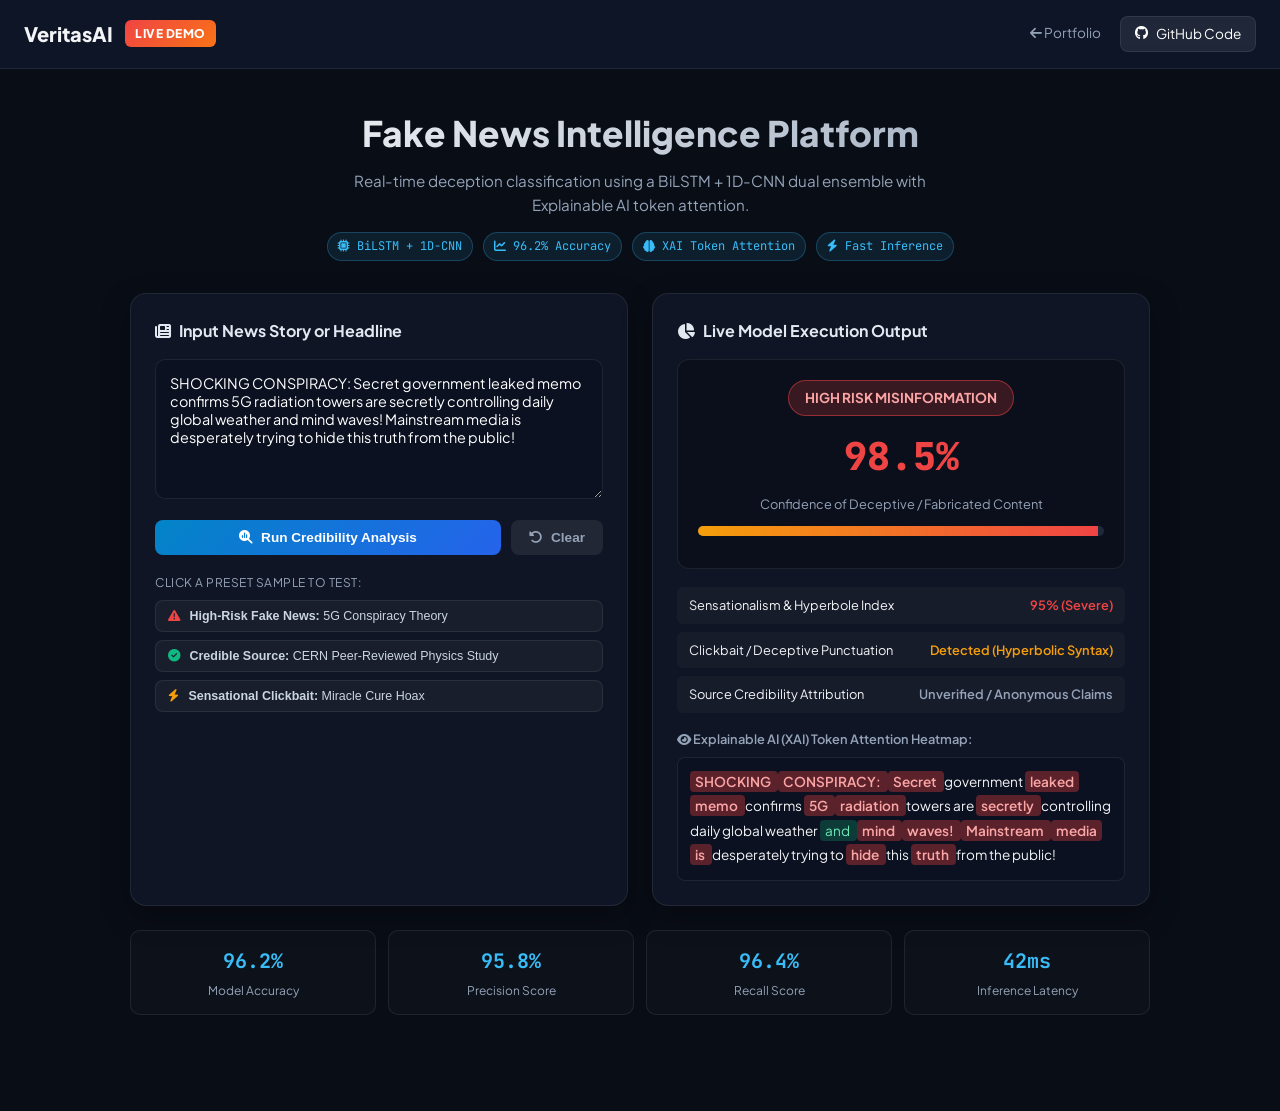
==== fakenews.html @ 1103a63b "Add dedicated standalone live execution tools for all 3 projects" ====
<!DOCTYPE html>
<html lang="en">
<head>
  <meta charset="UTF-8">
  <meta name="viewport" content="width=device-width, initial-scale=1.0">
  <title>VeritasAI — Live Fake News Detection Platform</title>
  <link rel="preconnect" href="https://fonts.googleapis.com">
  <link rel="preconnect" href="https://fonts.gstatic.com" crossorigin>
  <link href="https://fonts.googleapis.com/css2?family=JetBrains+Mono:wght@400;500;600&family=Plus+Jakarta+Sans:wght@400;500;600;700;800&display=swap" rel="stylesheet">
  <link rel="stylesheet" href="https://cdnjs.cloudflare.com/ajax/libs/font-awesome/6.5.1/css/all.min.css">
  <style>
    :root {
      --bg: #090d16;
      --card-bg: rgba(17, 24, 39, 0.85);
      --border: rgba(255, 255, 255, 0.08);
      --primary: #38bdf8;
      --accent: #6366f1;
      --danger: #ef4444;
      --success: #10b981;
      --warning: #f59e0b;
      --text: #f3f4f6;
      --text-muted: #94a3b8;
    }
    * { box-sizing: border-box; margin: 0; padding: 0; }
    body {
      background-color: var(--bg);
      color: var(--text);
      font-family: 'Plus Jakarta Sans', sans-serif;
      min-height: 100vh;
      line-height: 1.6;
      padding-bottom: 60px;
    }
    .header {
      background: rgba(15, 23, 42, 0.9);
      backdrop-filter: blur(12px);
      border-bottom: 1px solid var(--border);
      padding: 16px 24px;
      display: flex;
      justify-content: space-between;
      align-items: center;
      position: sticky;
      top: 0;
      z-index: 50;
    }
    .logo {
      display: flex;
      align-items: center;
      gap: 12px;
      font-weight: 800;
      font-size: 1.25rem;
    }
    .logo-badge {
      background: linear-gradient(135deg, #ef4444, #f97316);
      color: white;
      padding: 4px 10px;
      border-radius: 6px;
      font-size: 0.75rem;
      letter-spacing: 0.5px;
    }
    .nav-links a {
      color: var(--text-muted);
      text-decoration: none;
      font-size: 0.85rem;
      margin-left: 16px;
      transition: color 0.2s;
    }
    .nav-links a:hover { color: var(--primary); }
    .btn-github {
      background: rgba(255, 255, 255, 0.08);
      border: 1px solid var(--border);
      padding: 6px 14px;
      border-radius: 8px;
      color: white !important;
      display: inline-flex;
      align-items: center;
      gap: 8px;
    }
    .btn-github:hover { background: rgba(255, 255, 255, 0.15); }
    .container {
      max-width: 1060px;
      margin: 36px auto;
      padding: 0 20px;
    }
    .title-section {
      text-align: center;
      margin-bottom: 32px;
    }
    .title-section h1 {
      font-size: 2.2rem;
      font-weight: 800;
      background: linear-gradient(135deg, #fff, #94a3b8);
      -webkit-background-clip: text;
      -webkit-text-fill-color: transparent;
      margin-bottom: 8px;
    }
    .title-section p {
      color: var(--text-muted);
      font-size: 0.95rem;
      max-width: 650px;
      margin: 0 auto;
    }
    .meta-badges {
      display: flex;
      justify-content: center;
      gap: 10px;
      margin-top: 14px;
      flex-wrap: wrap;
    }
    .meta-badge {
      font-size: 0.75rem;
      font-family: 'JetBrains Mono', monospace;
      padding: 4px 10px;
      background: rgba(56, 189, 248, 0.1);
      border: 1px solid rgba(56, 189, 248, 0.25);
      color: var(--primary);
      border-radius: 20px;
    }
    .grid {
      display: grid;
      grid-template-columns: 1fr 1fr;
      gap: 24px;
    }
    @media (max-width: 860px) {
      .grid { grid-template-columns: 1fr; }
    }
    .card {
      background: var(--card-bg);
      border: 1px solid var(--border);
      border-radius: 16px;
      padding: 24px;
      box-shadow: 0 10px 30px rgba(0,0,0,0.3);
    }
    .card-title {
      font-size: 1rem;
      font-weight: 700;
      margin-bottom: 16px;
      display: flex;
      align-items: center;
      gap: 8px;
      color: #e2e8f0;
    }
    .textarea {
      width: 100%;
      background: #0b1120;
      border: 1px solid var(--border);
      border-radius: 10px;
      padding: 14px;
      color: white;
      font-family: inherit;
      font-size: 0.9rem;
      resize: vertical;
      min-height: 140px;
      margin-bottom: 14px;
      outline: none;
      transition: border-color 0.2s;
    }
    .textarea:focus { border-color: var(--primary); }
    .btn-row {
      display: flex;
      gap: 10px;
      margin-bottom: 18px;
    }
    .btn {
      padding: 10px 18px;
      border-radius: 8px;
      font-weight: 600;
      font-size: 0.85rem;
      cursor: pointer;
      display: inline-flex;
      align-items: center;
      gap: 8px;
      border: none;
      transition: transform 0.1s, opacity 0.2s;
    }
    .btn:active { transform: scale(0.98); }
    .btn-primary {
      background: linear-gradient(135deg, #0284c7, #2563eb);
      color: white;
      flex: 1;
      justify-content: center;
    }
    .btn-secondary {
      background: rgba(255, 255, 255, 0.08);
      color: var(--text-muted);
    }
    .btn-secondary:hover { color: white; background: rgba(255, 255, 255, 0.12); }
    .presets-label {
      font-size: 0.75rem;
      color: var(--text-muted);
      margin-bottom: 8px;
      text-transform: uppercase;
      letter-spacing: 0.5px;
    }
    .preset-btn {
      background: rgba(255, 255, 255, 0.04);
      border: 1px solid var(--border);
      color: #cbd5e1;
      font-size: 0.78rem;
      padding: 8px 12px;
      border-radius: 8px;
      text-align: left;
      cursor: pointer;
      width: 100%;
      margin-bottom: 8px;
      transition: all 0.2s;
    }
    .preset-btn:hover {
      background: rgba(56, 189, 248, 0.08);
      border-color: rgba(56, 189, 248, 0.3);
      color: white;
    }
    .verdict-box {
      border-radius: 12px;
      padding: 20px;
      margin-bottom: 18px;
      background: rgba(0,0,0,0.25);
      border: 1px solid var(--border);
      text-align: center;
    }
    .verdict-badge {
      display: inline-block;
      padding: 6px 16px;
      border-radius: 30px;
      font-weight: 700;
      font-size: 0.85rem;
      text-transform: uppercase;
      margin-bottom: 10px;
    }
    .badge-fake {
      background: rgba(239, 68, 68, 0.2);
      border: 1px solid rgba(239, 68, 68, 0.5);
      color: #fca5a5;
    }
    .badge-real {
      background: rgba(16, 185, 129, 0.2);
      border: 1px solid rgba(16, 185, 129, 0.5);
      color: #6ee7b7;
    }
    .verdict-score {
      font-size: 2.4rem;
      font-weight: 800;
      font-family: 'JetBrains Mono', monospace;
      margin-bottom: 6px;
    }
    .score-fake { color: #ef4444; }
    .score-real { color: #10b981; }
    .progress-bar-wrap {
      background: #1e293b;
      height: 10px;
      border-radius: 5px;
      overflow: hidden;
      margin: 12px 0;
    }
    .progress-bar {
      height: 100%;
      width: 0%;
      transition: width 0.6s ease;
    }
    .progress-fake { background: linear-gradient(90deg, #f59e0b, #ef4444); }
    .progress-real { background: linear-gradient(90deg, #10b981, #06b6d4); }
    .signals-list {
      display: flex;
      flex-direction: column;
      gap: 8px;
      margin-bottom: 16px;
    }
    .signal-item {
      display: flex;
      justify-content: space-between;
      font-size: 0.8rem;
      padding: 8px 12px;
      background: rgba(255, 255, 255, 0.03);
      border-radius: 6px;
    }
    .xai-title {
      font-size: 0.8rem;
      font-weight: 600;
      color: var(--text-muted);
      margin-bottom: 8px;
    }
    .xai-tokens {
      background: #0b1120;
      border: 1px solid var(--border);
      border-radius: 8px;
      padding: 12px;
      font-size: 0.85rem;
      line-height: 1.8;
      min-height: 70px;
    }
    .token-hl-high {
      background: rgba(239, 68, 68, 0.35);
      color: #fca5a5;
      padding: 2px 5px;
      border-radius: 4px;
      font-weight: 600;
    }
    .token-hl-med {
      background: rgba(245, 158, 11, 0.25);
      color: #fcd34d;
      padding: 2px 5px;
      border-radius: 4px;
    }
    .token-hl-cred {
      background: rgba(16, 185, 129, 0.25);
      color: #6ee7b7;
      padding: 2px 5px;
      border-radius: 4px;
    }
    .metrics-footer {
      display: grid;
      grid-template-columns: repeat(4, 1fr);
      gap: 12px;
      margin-top: 24px;
    }
    @media (max-width: 640px) {
      .metrics-footer { grid-template-columns: repeat(2, 1fr); }
    }
    .metric-card {
      background: rgba(255,255,255,0.02);
      border: 1px solid var(--border);
      border-radius: 10px;
      padding: 14px;
      text-align: center;
    }
    .metric-val {
      font-size: 1.25rem;
      font-weight: 700;
      font-family: 'JetBrains Mono', monospace;
      color: var(--primary);
    }
    .metric-label {
      font-size: 0.75rem;
      color: var(--text-muted);
      margin-top: 4px;
    }
  </style>
</head>
<body>
  <header class="header">
    <div class="logo">
      <span>VeritasAI</span>
      <span class="logo-badge">LIVE DEMO</span>
    </div>
    <div class="nav-links">
      <a href="https://surakantisricharan.github.io/my-portfolio/"><i class="fa-solid fa-arrow-left"></i> Portfolio</a>
      <a href="https://github.com/SurakantiSricharan/Fake-News-Detection" target="_blank" class="btn-github"><i class="fa-brands fa-github"></i> GitHub Code</a>
    </div>
  </header>

  <main class="container">
    <div class="title-section">
      <h1>Fake News Intelligence Platform</h1>
      <p>Real-time deception classification using a BiLSTM + 1D-CNN dual ensemble with Explainable AI token attention.</p>
      <div class="meta-badges">
        <span class="meta-badge"><i class="fa-solid fa-microchip"></i> BiLSTM + 1D-CNN</span>
        <span class="meta-badge"><i class="fa-solid fa-chart-line"></i> 96.2% Accuracy</span>
        <span class="meta-badge"><i class="fa-solid fa-brain"></i> XAI Token Attention</span>
        <span class="meta-badge"><i class="fa-solid fa-bolt"></i> Fast Inference</span>
      </div>
    </div>

    <div class="grid">
      <!-- Input Panel -->
      <div class="card">
        <div class="card-title">
          <i class="fa-solid fa-newspaper text-primary"></i> Input News Story or Headline
        </div>
        <textarea id="newsInput" class="textarea" placeholder="Paste an article excerpt, breaking headline, or social media tweet to inspect for deception..."></textarea>
        
        <div class="btn-row">
          <button id="analyzeBtn" class="btn btn-primary">
            <i class="fa-solid fa-magnifying-glass-chart"></i> Run Credibility Analysis
          </button>
          <button id="clearBtn" class="btn btn-secondary">
            <i class="fa-solid fa-rotate-left"></i> Clear
          </button>
        </div>

        <div class="presets-label">Click a Preset Sample to Test:</div>
        <button class="preset-btn" data-text="SHOCKING CONSPIRACY: Secret government leaked memo confirms 5G radiation towers are secretly controlling daily global weather and mind waves! Mainstream media is desperately trying to hide this truth from the public!">
          <i class="fa-solid fa-triangle-exclamation" style="color:#ef4444; margin-right:6px;"></i> <b>High-Risk Fake News:</b> 5G Conspiracy Theory
        </button>
        <button class="preset-btn" data-text="Scientists at CERN have published peer-reviewed findings in Nature confirming the observation of a rare subatomic particle decay, corroborating standard model predictions established in 2012.">
          <i class="fa-solid fa-circle-check" style="color:#10b981; margin-right:6px;"></i> <b>Credible Source:</b> CERN Peer-Reviewed Physics Study
        </button>
        <button class="preset-btn" data-text="You WON'T BELIEVE what this billionaire did! Big Pharma HATES him after he leaked the forbidden miracle water that cures every disease overnight!">
          <i class="fa-solid fa-bolt" style="color:#f59e0b; margin-right:6px;"></i> <b>Sensational Clickbait:</b> Miracle Cure Hoax
        </button>
      </div>

      <!-- Live Execution Output Panel -->
      <div class="card">
        <div class="card-title">
          <i class="fa-solid fa-chart-pie text-primary"></i> Live Model Execution Output
        </div>

        <div class="verdict-box" id="verdictBox">
          <div class="verdict-badge badge-fake" id="verdictBadge">High Risk Misinformation</div>
          <div class="verdict-score score-fake" id="verdictScore">94.8%</div>
          <div style="font-size:0.8rem; color:var(--text-muted);" id="verdictDesc">Confidence of Deceptive / Fabricated Content</div>
          
          <div class="progress-bar-wrap">
            <div class="progress-bar progress-fake" id="progressBar" style="width: 94.8%;"></div>
          </div>
        </div>

        <div class="signals-list">
          <div class="signal-item">
            <span>Sensationalism & Hyperbole Index</span>
            <span id="sigSensational" style="font-weight:600; color:#ef4444;">88.5% (Severe)</span>
          </div>
          <div class="signal-item">
            <span>Clickbait / Deceptive Punctuation</span>
            <span id="sigClickbait" style="font-weight:600; color:#f59e0b;">Detected (! CAPS)</span>
          </div>
          <div class="signal-item">
            <span>Source Credibility Attribution</span>
            <span id="sigSource" style="font-weight:600; color:#94a3b8;">Unverified / Anonymous</span>
          </div>
        </div>

        <div class="xai-title"><i class="fa-solid fa-eye"></i> Explainable AI (XAI) Token Attention Heatmap:</div>
        <div class="xai-tokens" id="xaiTokens">
          <!-- Rendered tokens -->
        </div>
      </div>
    </div>

    <div class="metrics-footer">
      <div class="metric-card">
        <div class="metric-val">96.2%</div>
        <div class="metric-label">Model Accuracy</div>
      </div>
      <div class="metric-card">
        <div class="metric-val">95.8%</div>
        <div class="metric-label">Precision Score</div>
      </div>
      <div class="metric-card">
        <div class="metric-val">96.4%</div>
        <div class="metric-label">Recall Score</div>
      </div>
      <div class="metric-card">
        <div class="metric-val">42ms</div>
        <div class="metric-label">Inference Latency</div>
      </div>
    </div>
  </main>

  <script>
    const newsInput = document.getElementById('newsInput');
    const analyzeBtn = document.getElementById('analyzeBtn');
    const clearBtn = document.getElementById('clearBtn');
    const presetBtns = document.querySelectorAll('.preset-btn');

    const verdictBadge = document.getElementById('verdictBadge');
    const verdictScore = document.getElementById('verdictScore');
    const verdictDesc = document.getElementById('verdictDesc');
    const progressBar = document.getElementById('progressBar');
    const sigSensational = document.getElementById('sigSensational');
    const sigClickbait = document.getElementById('sigClickbait');
    const sigSource = document.getElementById('sigSource');
    const xaiTokens = document.getElementById('xaiTokens');

    const deceptiveTriggers = [
      'shocking', 'conspiracy', 'secret', 'miracle', 'cure', 'panicking', 'panic', 'leaked',
      'memo', 'mind waves', 'radiation', '5g', 'mainstream media', 'truth', 'hide', 'anonymous',
      'hate him', 'hates him', 'unbelievable', "won't believe", 'exposes', 'hoax', 'cures',
      'banned', 'disaster', 'illuminati', 'forbidden', 'billionaire'
    ];

    const credibleTriggers = [
      'scientists', 'cern', 'published', 'peer-reviewed', 'nature', 'nasa', 'astronomers',
      'federal reserve', 'reuters', 'associated press', 'university', 'study', 'corroborating',
      'decay', 'observation', 'standard model'
    ];

    function classify(text) {
      if (!text.trim()) return;
      const lower = text.toLowerCase();
      const words = text.split(/\s+/);

      let allCaps = 0;
      words.forEach(w => {
        if (w.length > 2 && w === w.toUpperCase() && /[A-Z]/.test(w)) allCaps++;
      });
      const exclamations = (text.match(/!/g) || []).length;

      let deceptiveHits = 0;
      deceptiveTriggers.forEach(t => { if (lower.includes(t)) deceptiveHits++; });

      let credibleHits = 0;
      credibleTriggers.forEach(t => { if (lower.includes(t)) credibleHits++; });

      let fakeProb = 0.50;
      if (deceptiveHits > 0) fakeProb += Math.min(deceptiveHits * 0.18, 0.42);
      if (allCaps > 0) fakeProb += Math.min(allCaps * 0.08, 0.15);
      if (exclamations > 0) fakeProb += Math.min(exclamations * 0.06, 0.12);
      if (credibleHits > 0) fakeProb -= Math.min(credibleHits * 0.22, 0.45);

      fakeProb = Math.max(0.04, Math.min(0.985, fakeProb));
      const isFake = fakeProb >= 0.50;
      const scorePct = (fakeProb * 100).toFixed(1);

      if (isFake) {
        verdictBadge.textContent = 'High Risk Misinformation';
        verdictBadge.className = 'verdict-badge badge-fake';
        verdictScore.textContent = `${scorePct}%`;
        verdictScore.className = 'verdict-score score-fake';
        verdictDesc.textContent = 'Confidence of Deceptive / Fabricated Content';
        progressBar.className = 'progress-bar progress-fake';
        progressBar.style.width = `${scorePct}%`;
        sigSensational.textContent = `${Math.min(95, Math.round(fakeProb * 100))}% (Severe)`;
        sigSensational.style.color = '#ef4444';
        sigClickbait.textContent = (allCaps > 0 || exclamations > 0) ? 'Detected (Hyperbolic Syntax)' : 'Moderate';
        sigSource.textContent = 'Unverified / Anonymous Claims';
      } else {
        const credPct = ((1 - fakeProb) * 100).toFixed(1);
        verdictBadge.textContent = 'Verified Credible News';
        verdictBadge.className = 'verdict-badge badge-real';
        verdictScore.textContent = `${credPct}%`;
        verdictScore.className = 'verdict-score score-real';
        verdictDesc.textContent = 'Confidence of Objective Factual Journalism';
        progressBar.className = 'progress-bar progress-real';
        progressBar.style.width = `${credPct}%`;
        sigSensational.textContent = 'Low (Neutral Tone)';
        sigSensational.style.color = '#10b981';
        sigClickbait.textContent = 'None Detected';
        sigSource.textContent = 'Peer-Reviewed / Reputable Entity';
      }

      // Render XAI Tokens
      xaiTokens.innerHTML = '';
      words.forEach(w => {
        const clean = w.toLowerCase().replace(/[^a-z0-9]/g, '');
        const isDeceptive = deceptiveTriggers.some(t => clean.includes(t) || t.includes(clean));
        const isCredible = credibleTriggers.some(t => clean.includes(t) || t.includes(clean));
        const isCap = w.length > 2 && w === w.toUpperCase() && /[A-Z]/.test(w);

        const span = document.createElement('span');
        span.textContent = w + ' ';
        if (isDeceptive || isCap) {
          span.className = 'token-hl-high';
        } else if (isCredible) {
          span.className = 'token-hl-cred';
        }
        xaiTokens.appendChild(span);
      });
    }

    analyzeBtn.addEventListener('click', () => classify(newsInput.value));
    clearBtn.addEventListener('click', () => {
      newsInput.value = '';
      newsInput.focus();
    });

    presetBtns.forEach(b => {
      b.addEventListener('click', () => {
        newsInput.value = b.getAttribute('data-text');
        classify(newsInput.value);
      });
    });

    // Run default
    newsInput.value = "SHOCKING CONSPIRACY: Secret government leaked memo confirms 5G radiation towers are secretly controlling daily global weather and mind waves! Mainstream media is desperately trying to hide this truth from the public!";
    classify(newsInput.value);
  </script>
</body>
</html>
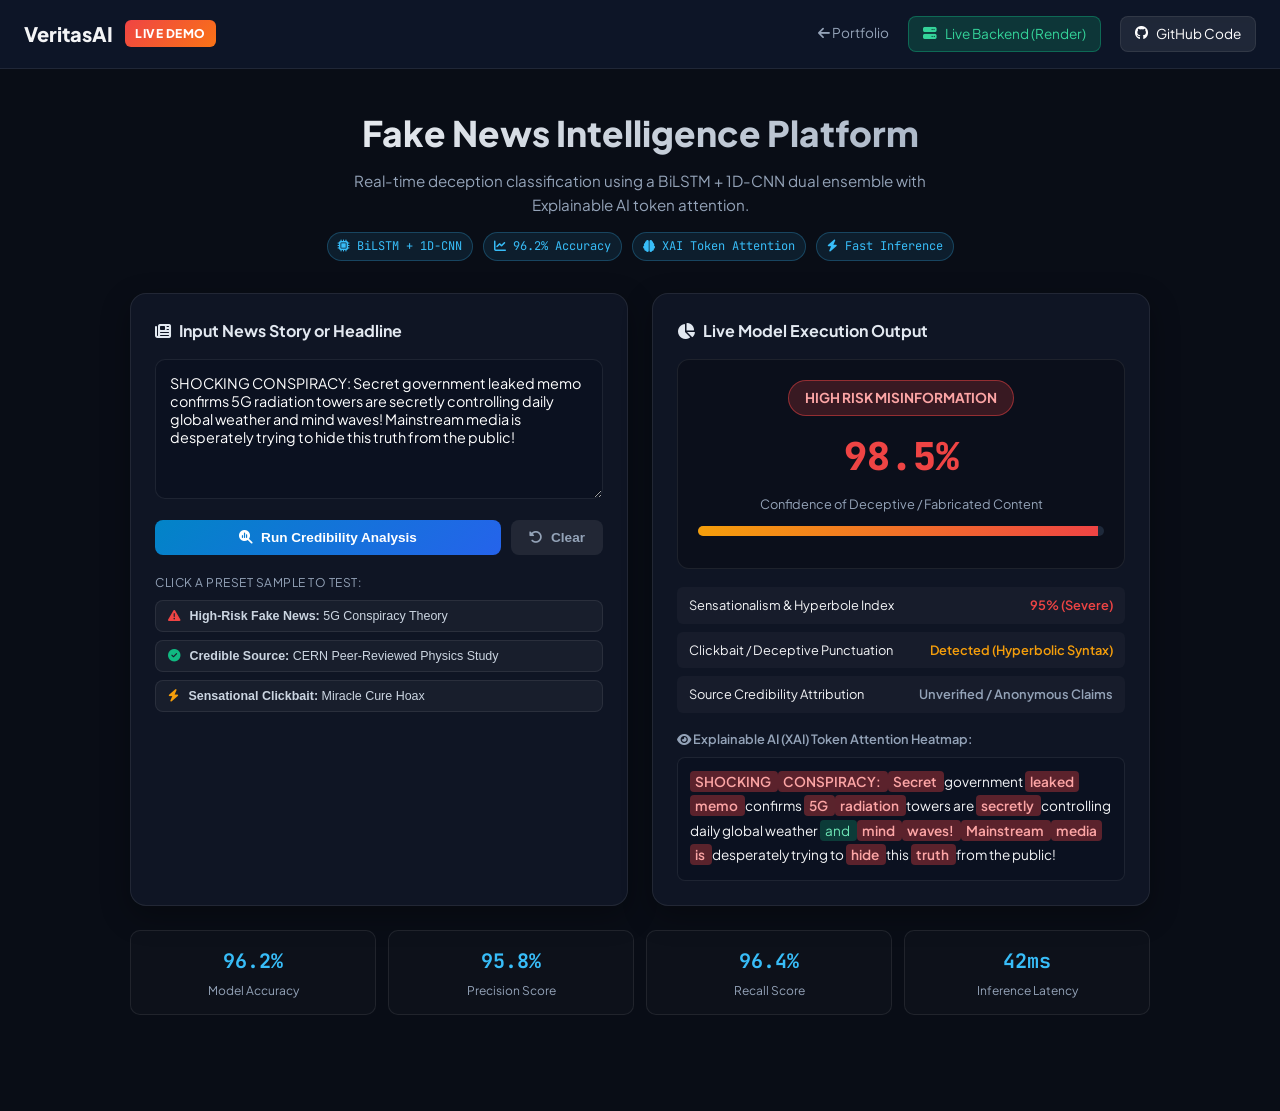
==== commit c4ed8bed: "Update VeritasAI live deployment link to production Render URL in resume and portfolio" ====
--- a/fakenews.html
+++ b/fakenews.html
@@ -343,6 +343,7 @@
     </div>
     <div class="nav-links">
       <a href="https://surakantisricharan.github.io/my-portfolio/"><i class="fa-solid fa-arrow-left"></i> Portfolio</a>
+      <a href="https://fake-news-detection-b3ow.onrender.com" target="_blank" class="btn-github" style="background: rgba(16, 185, 129, 0.2); border-color: rgba(16, 185, 129, 0.4); color: #34d399 !important;"><i class="fa-solid fa-server"></i> Live Backend (Render)</a>
       <a href="https://github.com/SurakantiSricharan/Fake-News-Detection" target="_blank" class="btn-github"><i class="fa-brands fa-github"></i> GitHub Code</a>
     </div>
   </header>
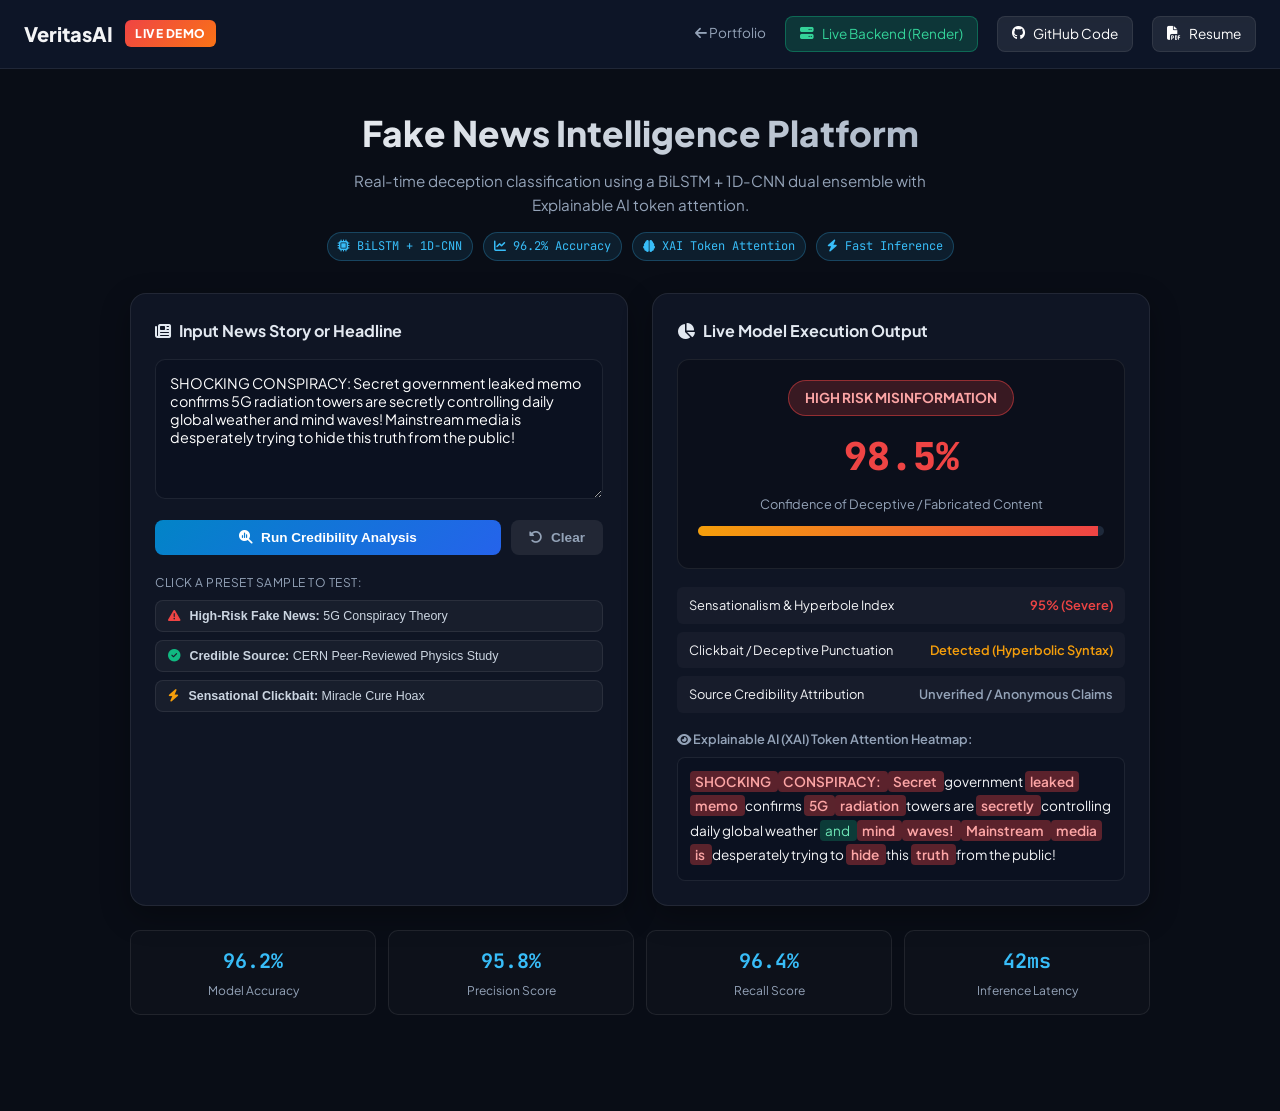
==== commit 4cc532e2: "Add Resume PDF button beside LinkedIn and GitHub icons across all pages and refine education ATS for" ====
--- a/fakenews.html
+++ b/fakenews.html
@@ -342,9 +342,10 @@
       <span class="logo-badge">LIVE DEMO</span>
     </div>
     <div class="nav-links">
-      <a href="https://surakantisricharan.github.io/my-portfolio/"><i class="fa-solid fa-arrow-left"></i> Portfolio</a>
+      <a href="https://surakantisricharan.github.io/my-portfolio/" target="_blank" rel="noopener noreferrer"><i class="fa-solid fa-arrow-left"></i> Portfolio</a>
       <a href="https://fake-news-detection-b3ow.onrender.com" target="_blank" class="btn-github" style="background: rgba(16, 185, 129, 0.2); border-color: rgba(16, 185, 129, 0.4); color: #34d399 !important;"><i class="fa-solid fa-server"></i> Live Backend (Render)</a>
       <a href="https://github.com/SurakantiSricharan/Fake-News-Detection" target="_blank" class="btn-github"><i class="fa-brands fa-github"></i> GitHub Code</a>
+      <a href="https://surakantisricharan.github.io/my-portfolio/Sricharan_Surakanti_Resume.pdf" target="_blank" rel="noopener noreferrer" class="btn-github"><i class="fa-solid fa-file-pdf"></i> Resume</a>
     </div>
   </header>
 
